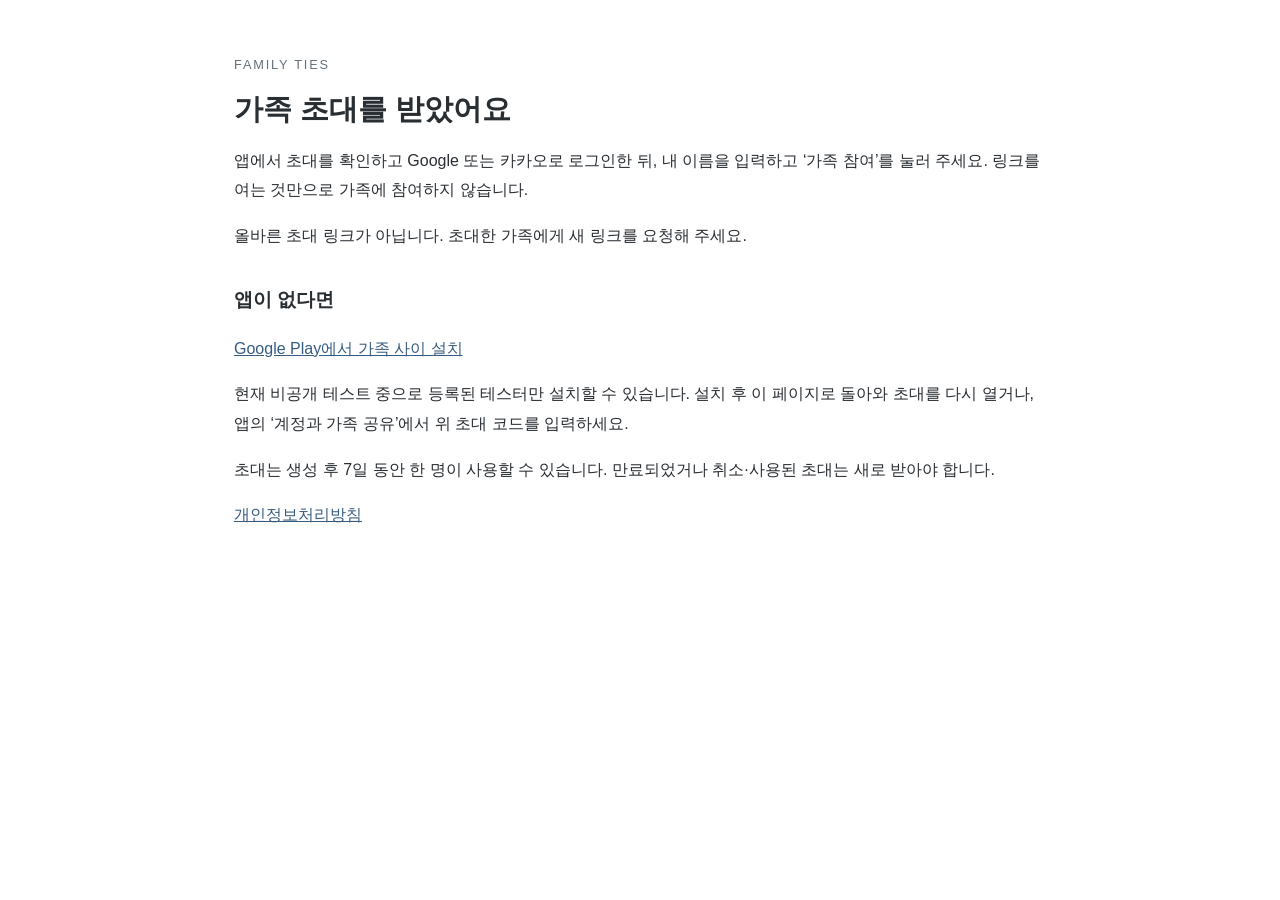
==== invite.html @ 5b939faf "feat: publish family invitation page and updated policy" ====
<!doctype html>
<html lang="ko"><head><meta charset="utf-8"><meta name="viewport" content="width=device-width,initial-scale=1"><meta name="referrer" content="no-referrer"><meta name="robots" content="noindex,nofollow"><title>가족 사이 초대</title><link rel="stylesheet" href="style.css"></head>
<body><main><p class="eyebrow">FAMILY TIES</p><h1>가족 초대를 받았어요</h1>
<p>앱에서 초대를 확인하고 Google 또는 카카오로 로그인한 뒤, 내 이름을 입력하고 ‘가족 참여’를 눌러 주세요. 링크를 여는 것만으로 가족에 참여하지 않습니다.</p>
<section id="invitation" hidden><p><a id="open">앱에서 초대 확인</a></p><p>초대 코드: <code id="code"></code></p><button id="copy" type="button">초대 코드 복사</button><p id="status" role="status"></p></section>
<p id="invalid" hidden>올바른 초대 링크가 아닙니다. 초대한 가족에게 새 링크를 요청해 주세요.</p>
<h2>앱이 없다면</h2><p><a href="https://play.google.com/store/apps/details?id=org.rootory.familyties">Google Play에서 가족 사이 설치</a></p><p>현재 비공개 테스트 중으로 등록된 테스터만 설치할 수 있습니다. 설치 후 이 페이지로 돌아와 초대를 다시 열거나, 앱의 ‘계정과 가족 공유’에서 위 초대 코드를 입력하세요.</p>
<p>초대는 생성 후 7일 동안 한 명이 사용할 수 있습니다. 만료되었거나 취소·사용된 초대는 새로 받아야 합니다.</p><p><a href="privacy_policy.html">개인정보처리방침</a></p>
</main><script>
'use strict';
const code = location.hash.slice(1);
if (/^[0-9a-f]{36}$/.test(code)) {
  document.getElementById('invitation').hidden = false;
  document.getElementById('code').textContent = code;
  document.getElementById('open').href = 'familyties://invite?code=' + code;
  document.getElementById('copy').onclick = async () => {
    try { await navigator.clipboard.writeText(code); document.getElementById('status').textContent = '초대 코드를 복사했어요.'; }
    catch { document.getElementById('status').textContent = '위 초대 코드를 길게 눌러 직접 복사해 주세요.'; }
  };
} else { document.getElementById('invalid').hidden = false; }
</script></body></html>
---- style.css ----
*{box-sizing:border-box}body{font-family:-apple-system,BlinkMacSystemFont,"Segoe UI","Noto Sans KR",sans-serif;color:#292e33;max-width:860px;margin:auto;padding:40px 24px 72px;line-height:1.85;overflow-wrap:anywhere;background:#fff}h1{font-size:1.8rem;line-height:1.4;margin:0 0 12px}h2{font-size:1.2rem;margin:32px 0 10px}p,li{font-size:1rem}ul,ol{padding-left:24px}.effective,.eyebrow{color:#65717b}.eyebrow{font-size:.8rem;letter-spacing:.14em}.notice{background:#edf2f6;border-radius:12px;padding:16px 18px}a{color:#365b80}a:focus-visible{outline:2px solid #365b80;outline-offset:4px}nav{display:flex;flex-wrap:wrap;gap:20px;margin:20px 0}.request{display:inline-block;padding:14px 22px;background:#365b80;color:#fff;border-radius:8px;text-decoration:none}code{font-size:.95em}
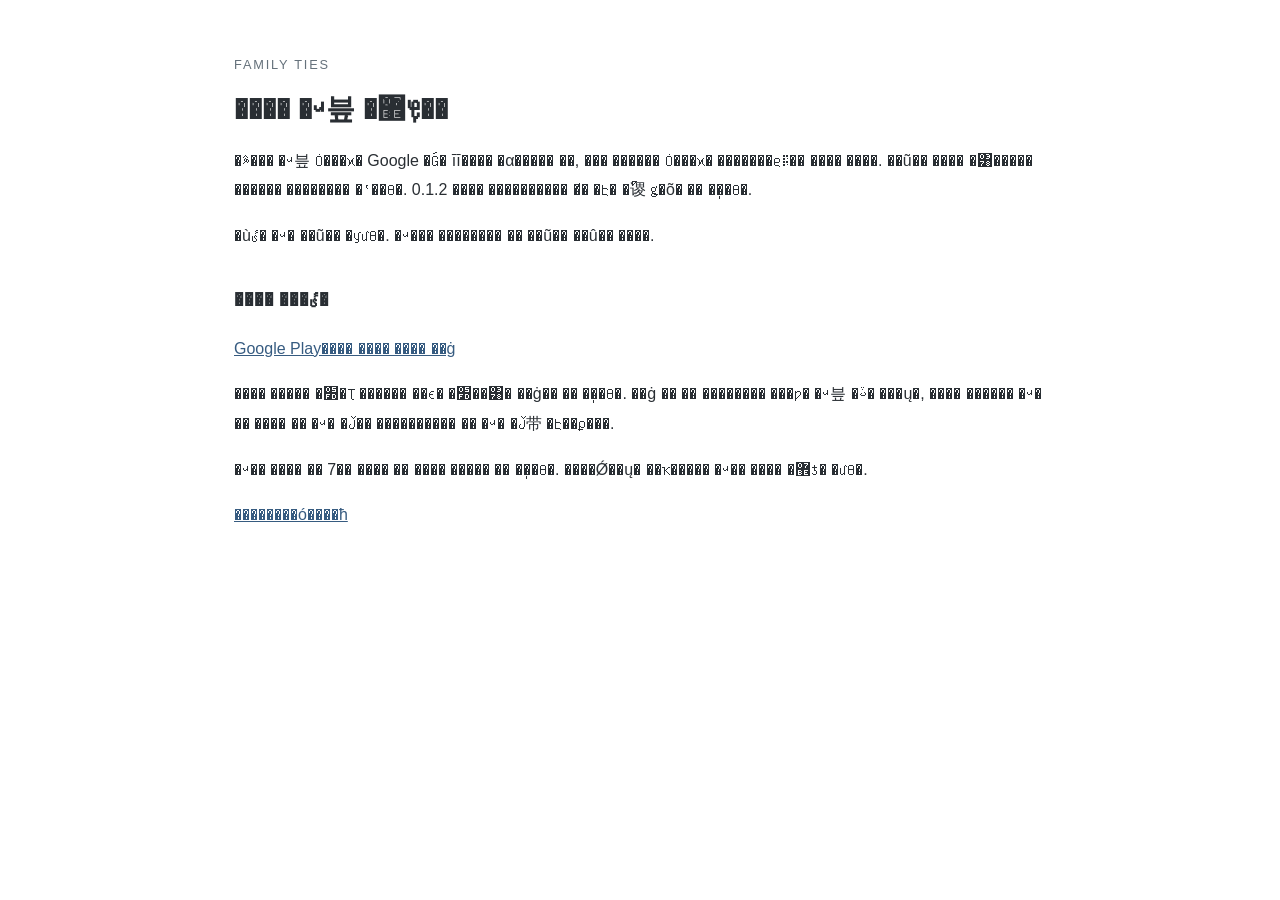
==== commit 7318439b: "docs: explain OAuth defaults and simpler family sharing" ====
--- a/invite.html
+++ b/invite.html
@@ -1,11 +1,11 @@
 <!doctype html>
-<html lang="ko"><head><meta charset="utf-8"><meta name="viewport" content="width=device-width,initial-scale=1"><meta name="referrer" content="no-referrer"><meta name="robots" content="noindex,nofollow"><title>가족 사이 초대</title><link rel="stylesheet" href="style.css"></head>
-<body><main><p class="eyebrow">FAMILY TIES</p><h1>가족 초대를 받았어요</h1>
-<p>앱에서 초대를 확인하고 Google 또는 카카오로 로그인한 뒤, 내 이름을 입력하고 ‘가족 참여’를 눌러 주세요. 링크를 여는 것만으로 가족에 참여하지 않습니다.</p>
-<section id="invitation" hidden><p><a id="open">앱에서 초대 확인</a></p><p>초대 코드: <code id="code"></code></p><button id="copy" type="button">초대 코드 복사</button><p id="status" role="status"></p></section>
-<p id="invalid" hidden>올바른 초대 링크가 아닙니다. 초대한 가족에게 새 링크를 요청해 주세요.</p>
-<h2>앱이 없다면</h2><p><a href="https://play.google.com/store/apps/details?id=org.rootory.familyties">Google Play에서 가족 사이 설치</a></p><p>현재 비공개 테스트 중으로 등록된 테스터만 설치할 수 있습니다. 설치 후 이 페이지로 돌아와 초대를 다시 열거나, 앱의 ‘계정과 가족 공유’에서 위 초대 코드를 입력하세요.</p>
-<p>초대는 생성 후 7일 동안 한 명이 사용할 수 있습니다. 만료되었거나 취소·사용된 초대는 새로 받아야 합니다.</p><p><a href="privacy_policy.html">개인정보처리방침</a></p>
+<html lang="ko"><head><meta charset="utf-8"><meta name="viewport" content="width=device-width,initial-scale=1"><meta name="referrer" content="no-referrer"><meta name="robots" content="noindex,nofollow"><title>���� ���� �ʴ�</title><link rel="stylesheet" href="style.css"></head>
+<body><main><p class="eyebrow">FAMILY TIES</p><h1>���� �ʴ븦 �޾Ҿ��</h1>
+<p>�ۿ��� �ʴ븦 Ȯ���ϰ� Google �Ǵ� īī���� �α����� ��, ��� ������ Ȯ���ϰ� �������ϱ⡯�� ���� �ּ���. ��ũ�� ���� �͸����� ������ �������� �ʽ��ϴ�. 0.1.2 ���� ���������� �̸� �Է� �ܰ谡 ǥ�õ� �� �ֽ��ϴ�.</p>
+<section id="invitation" hidden><p><a id="open">�ۿ��� �ʴ� Ȯ��</a></p><p>�ʴ� �ڵ�: <code id="code"></code></p><button id="copy" type="button">�ʴ� �ڵ� ����</button><p id="status" role="status"></p></section>
+<p id="invalid" hidden>�ùٸ� �ʴ� ��ũ�� �ƴմϴ�. �ʴ��� �������� �� ��ũ�� ��û�� �ּ���.</p>
+<h2>���� ���ٸ�</h2><p><a href="https://play.google.com/store/apps/details?id=org.rootory.familyties">Google Play���� ���� ���� ��ġ</a></p><p>���� ����� �׽�Ʈ ������ ��ϵ� �׽��͸� ��ġ�� �� �ֽ��ϴ�. ��ġ �� �� �������� ���ƿ� �ʴ븦 �ٽ� ���ų�, ���� ������ �ʴ� �� ���� �� �ʴ� �ڵ�� ���������� �� �ʴ� �ڵ带 �Է��ϼ���.</p>
+<p>�ʴ�� ���� �� 7�� ���� �� ���� ����� �� �ֽ��ϴ�. ����Ǿ��ų� ��ҡ����� �ʴ�� ���� �޾ƾ� �մϴ�.</p><p><a href="privacy_policy.html">��������ó����ħ</a></p>
 </main><script>
 'use strict';
 const code = location.hash.slice(1);
@@ -14,8 +14,8 @@
   document.getElementById('code').textContent = code;
   document.getElementById('open').href = 'familyties://invite?code=' + code;
   document.getElementById('copy').onclick = async () => {
-    try { await navigator.clipboard.writeText(code); document.getElementById('status').textContent = '초대 코드를 복사했어요.'; }
-    catch { document.getElementById('status').textContent = '위 초대 코드를 길게 눌러 직접 복사해 주세요.'; }
+    try { await navigator.clipboard.writeText(code); document.getElementById('status').textContent = '�ʴ� �ڵ带 �����߾��.'; }
+    catch { document.getElementById('status').textContent = '�� �ʴ� �ڵ带 ��� ���� ���� ������ �ּ���.'; }
   };
 } else { document.getElementById('invalid').hidden = false; }
 </script></body></html>
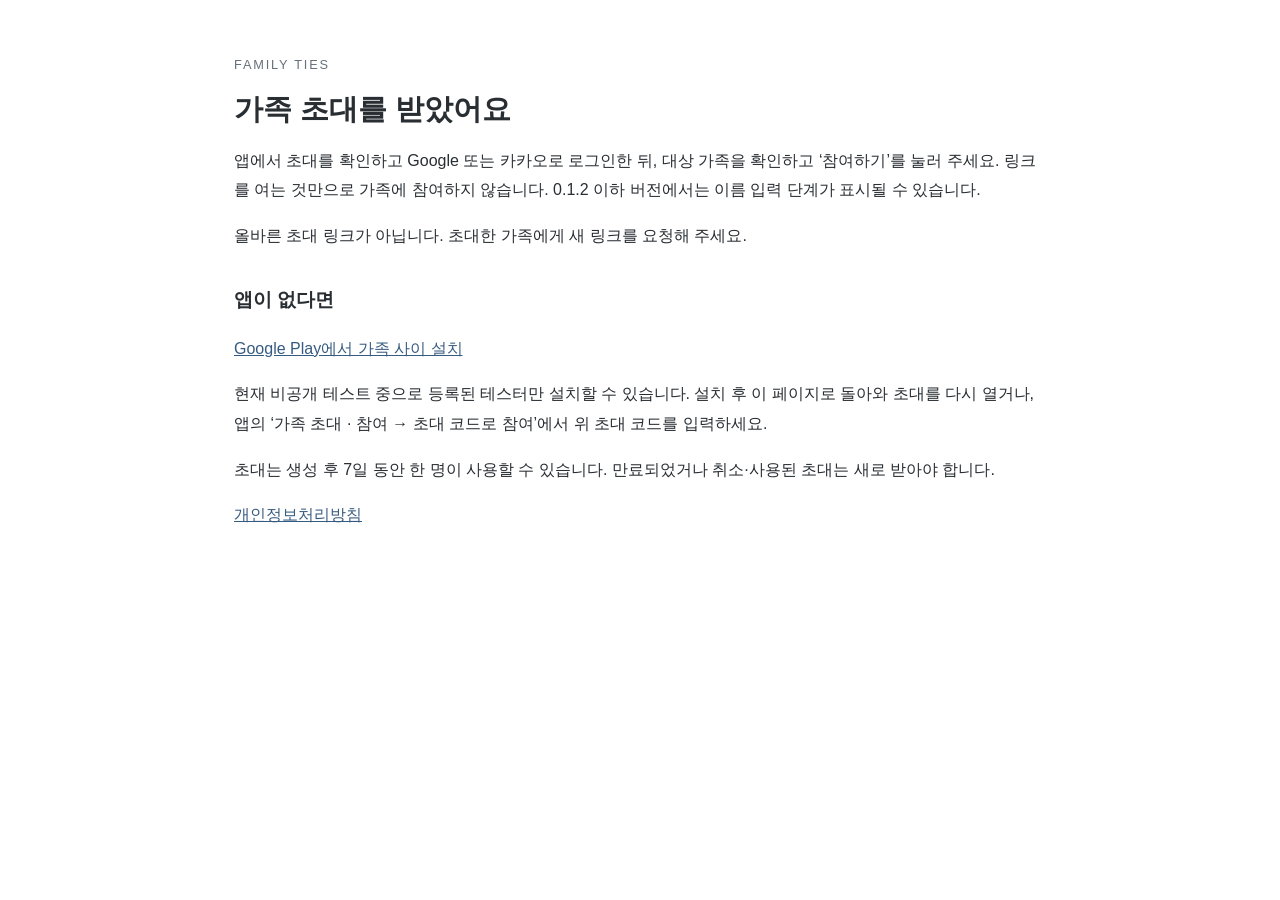
==== commit a3dc71e2: "fix: preserve Korean text in policy pages" ====
--- a/invite.html
+++ b/invite.html
@@ -1,11 +1,11 @@
 <!doctype html>
-<html lang="ko"><head><meta charset="utf-8"><meta name="viewport" content="width=device-width,initial-scale=1"><meta name="referrer" content="no-referrer"><meta name="robots" content="noindex,nofollow"><title>���� ���� �ʴ�</title><link rel="stylesheet" href="style.css"></head>
-<body><main><p class="eyebrow">FAMILY TIES</p><h1>���� �ʴ븦 �޾Ҿ��</h1>
-<p>�ۿ��� �ʴ븦 Ȯ���ϰ� Google �Ǵ� īī���� �α����� ��, ��� ������ Ȯ���ϰ� �������ϱ⡯�� ���� �ּ���. ��ũ�� ���� �͸����� ������ �������� �ʽ��ϴ�. 0.1.2 ���� ���������� �̸� �Է� �ܰ谡 ǥ�õ� �� �ֽ��ϴ�.</p>
-<section id="invitation" hidden><p><a id="open">�ۿ��� �ʴ� Ȯ��</a></p><p>�ʴ� �ڵ�: <code id="code"></code></p><button id="copy" type="button">�ʴ� �ڵ� ����</button><p id="status" role="status"></p></section>
-<p id="invalid" hidden>�ùٸ� �ʴ� ��ũ�� �ƴմϴ�. �ʴ��� �������� �� ��ũ�� ��û�� �ּ���.</p>
-<h2>���� ���ٸ�</h2><p><a href="https://play.google.com/store/apps/details?id=org.rootory.familyties">Google Play���� ���� ���� ��ġ</a></p><p>���� ����� �׽�Ʈ ������ ��ϵ� �׽��͸� ��ġ�� �� �ֽ��ϴ�. ��ġ �� �� �������� ���ƿ� �ʴ븦 �ٽ� ���ų�, ���� ������ �ʴ� �� ���� �� �ʴ� �ڵ�� ���������� �� �ʴ� �ڵ带 �Է��ϼ���.</p>
-<p>�ʴ�� ���� �� 7�� ���� �� ���� ����� �� �ֽ��ϴ�. ����Ǿ��ų� ��ҡ����� �ʴ�� ���� �޾ƾ� �մϴ�.</p><p><a href="privacy_policy.html">��������ó����ħ</a></p>
+<html lang="ko"><head><meta charset="utf-8"><meta name="viewport" content="width=device-width,initial-scale=1"><meta name="referrer" content="no-referrer"><meta name="robots" content="noindex,nofollow"><title>가족 사이 초대</title><link rel="stylesheet" href="style.css"></head>
+<body><main><p class="eyebrow">FAMILY TIES</p><h1>가족 초대를 받았어요</h1>
+<p>앱에서 초대를 확인하고 Google 또는 카카오로 로그인한 뒤, 대상 가족을 확인하고 ‘참여하기’를 눌러 주세요. 링크를 여는 것만으로 가족에 참여하지 않습니다. 0.1.2 이하 버전에서는 이름 입력 단계가 표시될 수 있습니다.</p>
+<section id="invitation" hidden><p><a id="open">앱에서 초대 확인</a></p><p>초대 코드: <code id="code"></code></p><button id="copy" type="button">초대 코드 복사</button><p id="status" role="status"></p></section>
+<p id="invalid" hidden>올바른 초대 링크가 아닙니다. 초대한 가족에게 새 링크를 요청해 주세요.</p>
+<h2>앱이 없다면</h2><p><a href="https://play.google.com/store/apps/details?id=org.rootory.familyties">Google Play에서 가족 사이 설치</a></p><p>현재 비공개 테스트 중으로 등록된 테스터만 설치할 수 있습니다. 설치 후 이 페이지로 돌아와 초대를 다시 열거나, 앱의 ‘가족 초대 · 참여 → 초대 코드로 참여’에서 위 초대 코드를 입력하세요.</p>
+<p>초대는 생성 후 7일 동안 한 명이 사용할 수 있습니다. 만료되었거나 취소·사용된 초대는 새로 받아야 합니다.</p><p><a href="privacy_policy.html">개인정보처리방침</a></p>
 </main><script>
 'use strict';
 const code = location.hash.slice(1);
@@ -14,8 +14,8 @@
   document.getElementById('code').textContent = code;
   document.getElementById('open').href = 'familyties://invite?code=' + code;
   document.getElementById('copy').onclick = async () => {
-    try { await navigator.clipboard.writeText(code); document.getElementById('status').textContent = '�ʴ� �ڵ带 �����߾��.'; }
-    catch { document.getElementById('status').textContent = '�� �ʴ� �ڵ带 ��� ���� ���� ������ �ּ���.'; }
+    try { await navigator.clipboard.writeText(code); document.getElementById('status').textContent = '초대 코드를 복사했어요.'; }
+    catch { document.getElementById('status').textContent = '위 초대 코드를 길게 눌러 직접 복사해 주세요.'; }
   };
 } else { document.getElementById('invalid').hidden = false; }
 </script></body></html>
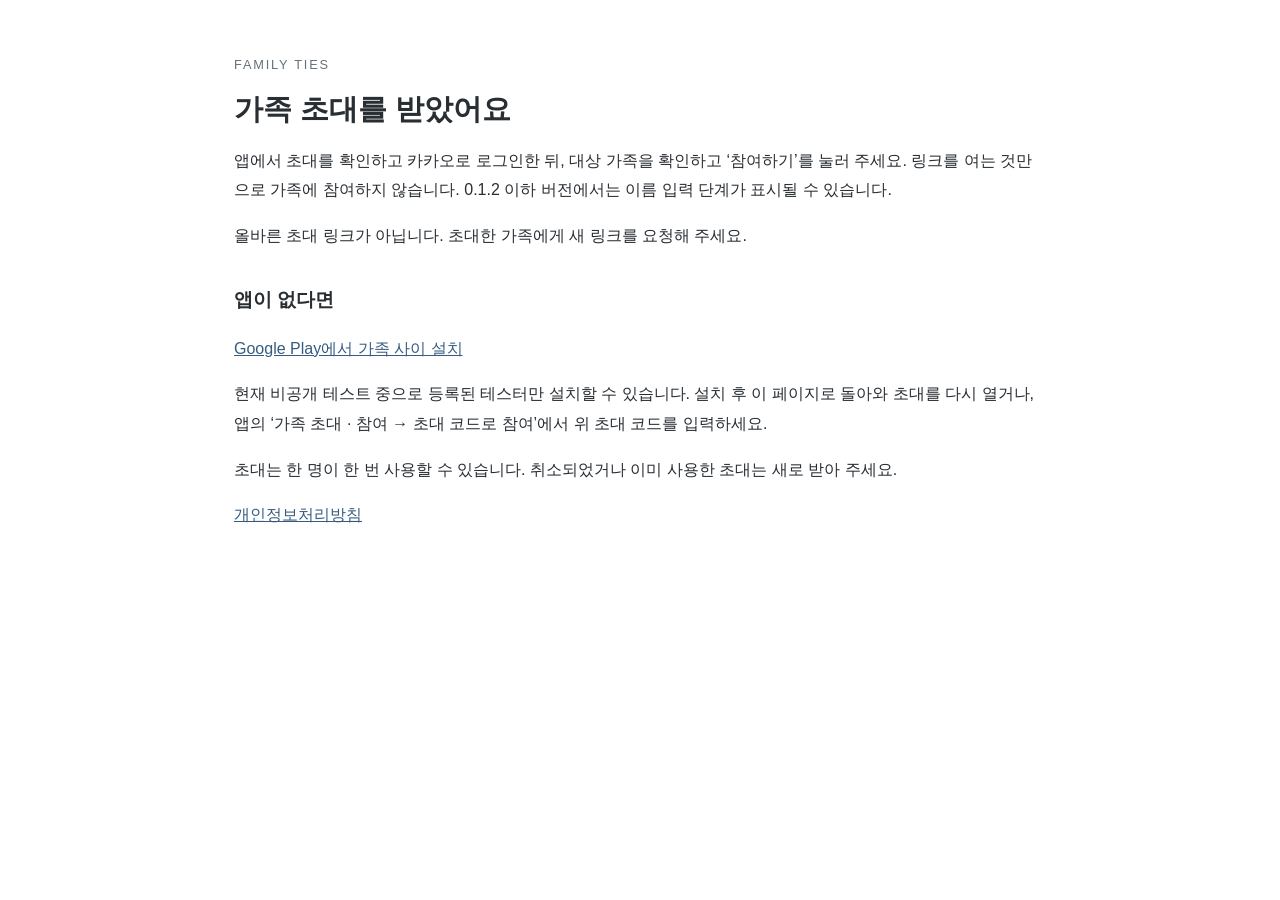
==== commit 20fa50a8: "docs: align invite guidance with Kakao-only access" ====
--- a/invite.html
+++ b/invite.html
@@ -1,11 +1,11 @@
 <!doctype html>
 <html lang="ko"><head><meta charset="utf-8"><meta name="viewport" content="width=device-width,initial-scale=1"><meta name="referrer" content="no-referrer"><meta name="robots" content="noindex,nofollow"><title>가족 사이 초대</title><link rel="stylesheet" href="style.css"></head>
 <body><main><p class="eyebrow">FAMILY TIES</p><h1>가족 초대를 받았어요</h1>
-<p>앱에서 초대를 확인하고 Google 또는 카카오로 로그인한 뒤, 대상 가족을 확인하고 ‘참여하기’를 눌러 주세요. 링크를 여는 것만으로 가족에 참여하지 않습니다. 0.1.2 이하 버전에서는 이름 입력 단계가 표시될 수 있습니다.</p>
+<p>앱에서 초대를 확인하고 카카오로 로그인한 뒤, 대상 가족을 확인하고 ‘참여하기’를 눌러 주세요. 링크를 여는 것만으로 가족에 참여하지 않습니다. 0.1.2 이하 버전에서는 이름 입력 단계가 표시될 수 있습니다.</p>
 <section id="invitation" hidden><p><a id="open">앱에서 초대 확인</a></p><p>초대 코드: <code id="code"></code></p><button id="copy" type="button">초대 코드 복사</button><p id="status" role="status"></p></section>
 <p id="invalid" hidden>올바른 초대 링크가 아닙니다. 초대한 가족에게 새 링크를 요청해 주세요.</p>
 <h2>앱이 없다면</h2><p><a href="https://play.google.com/store/apps/details?id=org.rootory.familyties">Google Play에서 가족 사이 설치</a></p><p>현재 비공개 테스트 중으로 등록된 테스터만 설치할 수 있습니다. 설치 후 이 페이지로 돌아와 초대를 다시 열거나, 앱의 ‘가족 초대 · 참여 → 초대 코드로 참여’에서 위 초대 코드를 입력하세요.</p>
-<p>초대는 생성 후 7일 동안 한 명이 사용할 수 있습니다. 만료되었거나 취소·사용된 초대는 새로 받아야 합니다.</p><p><a href="privacy_policy.html">개인정보처리방침</a></p>
+<p>초대는 한 명이 한 번 사용할 수 있습니다. 취소되었거나 이미 사용한 초대는 새로 받아 주세요.</p><p><a href="privacy_policy.html">개인정보처리방침</a></p>
 </main><script>
 'use strict';
 const code = location.hash.slice(1);
